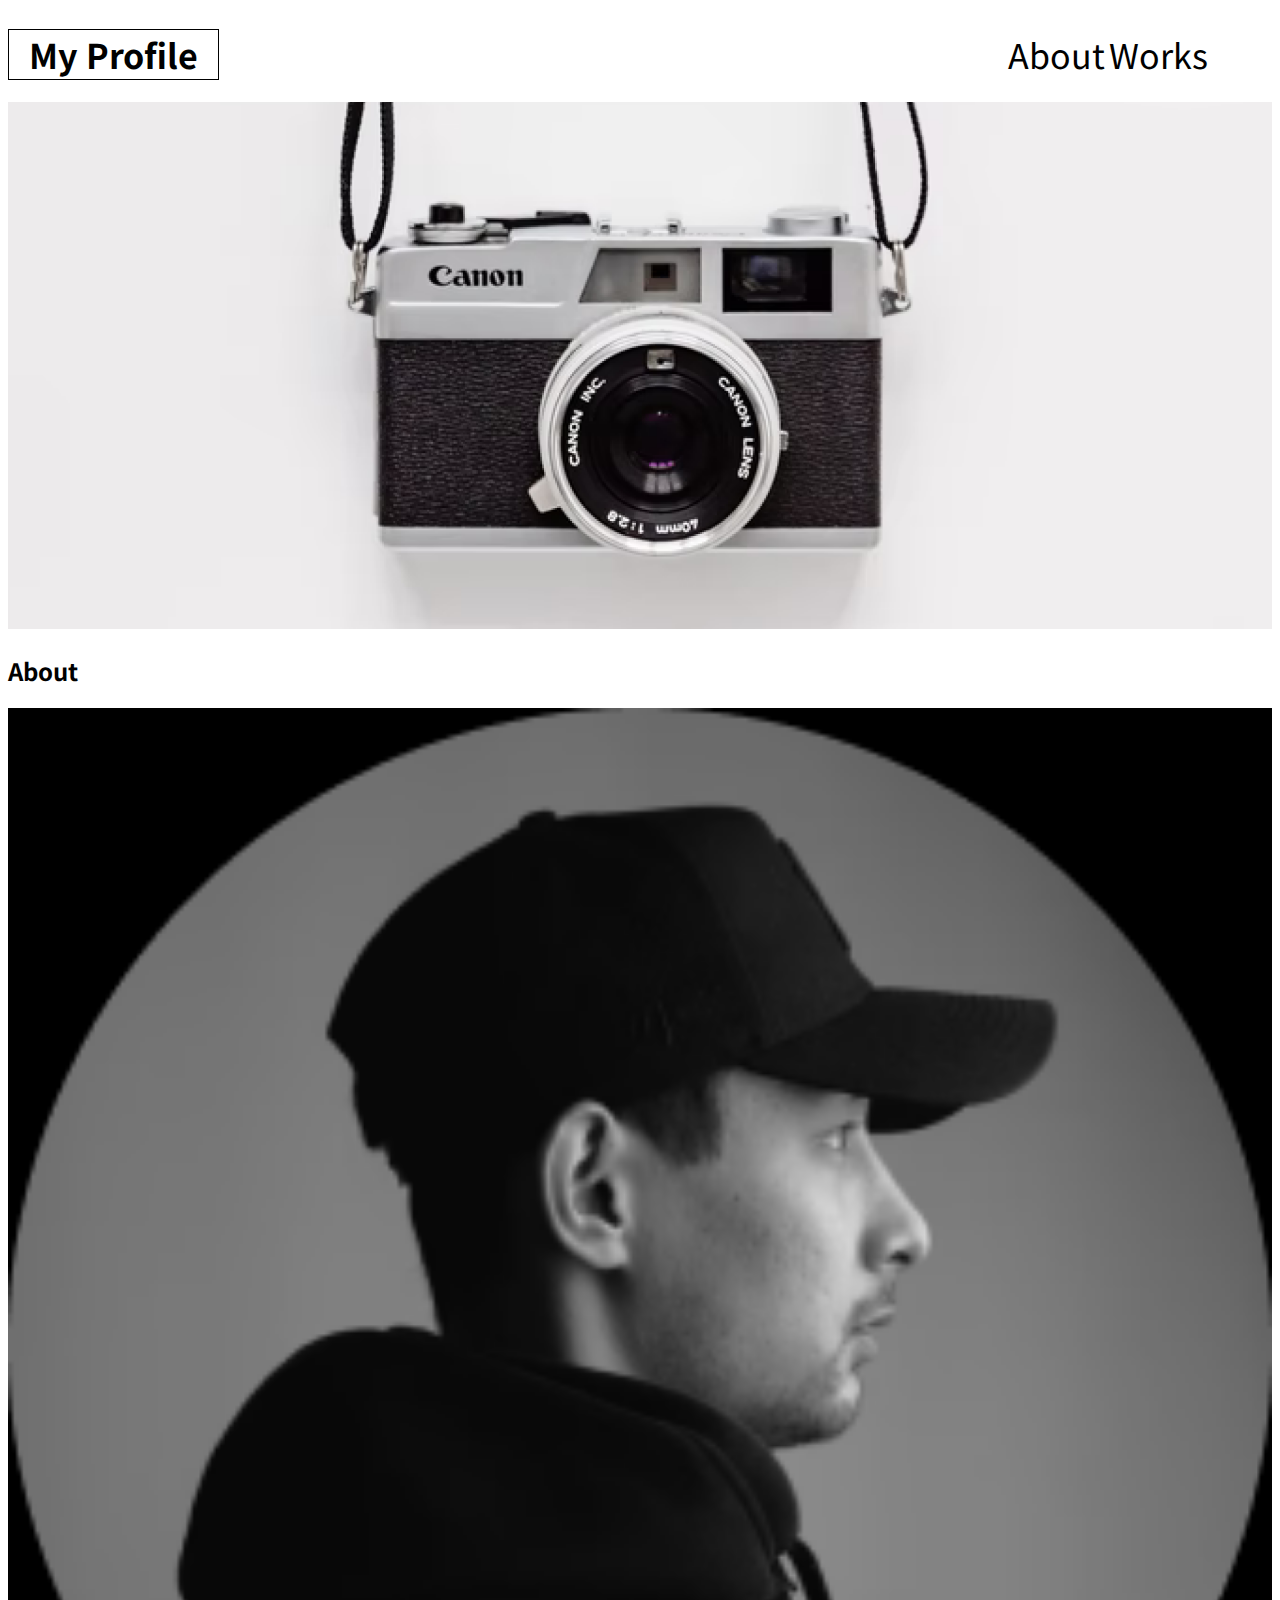
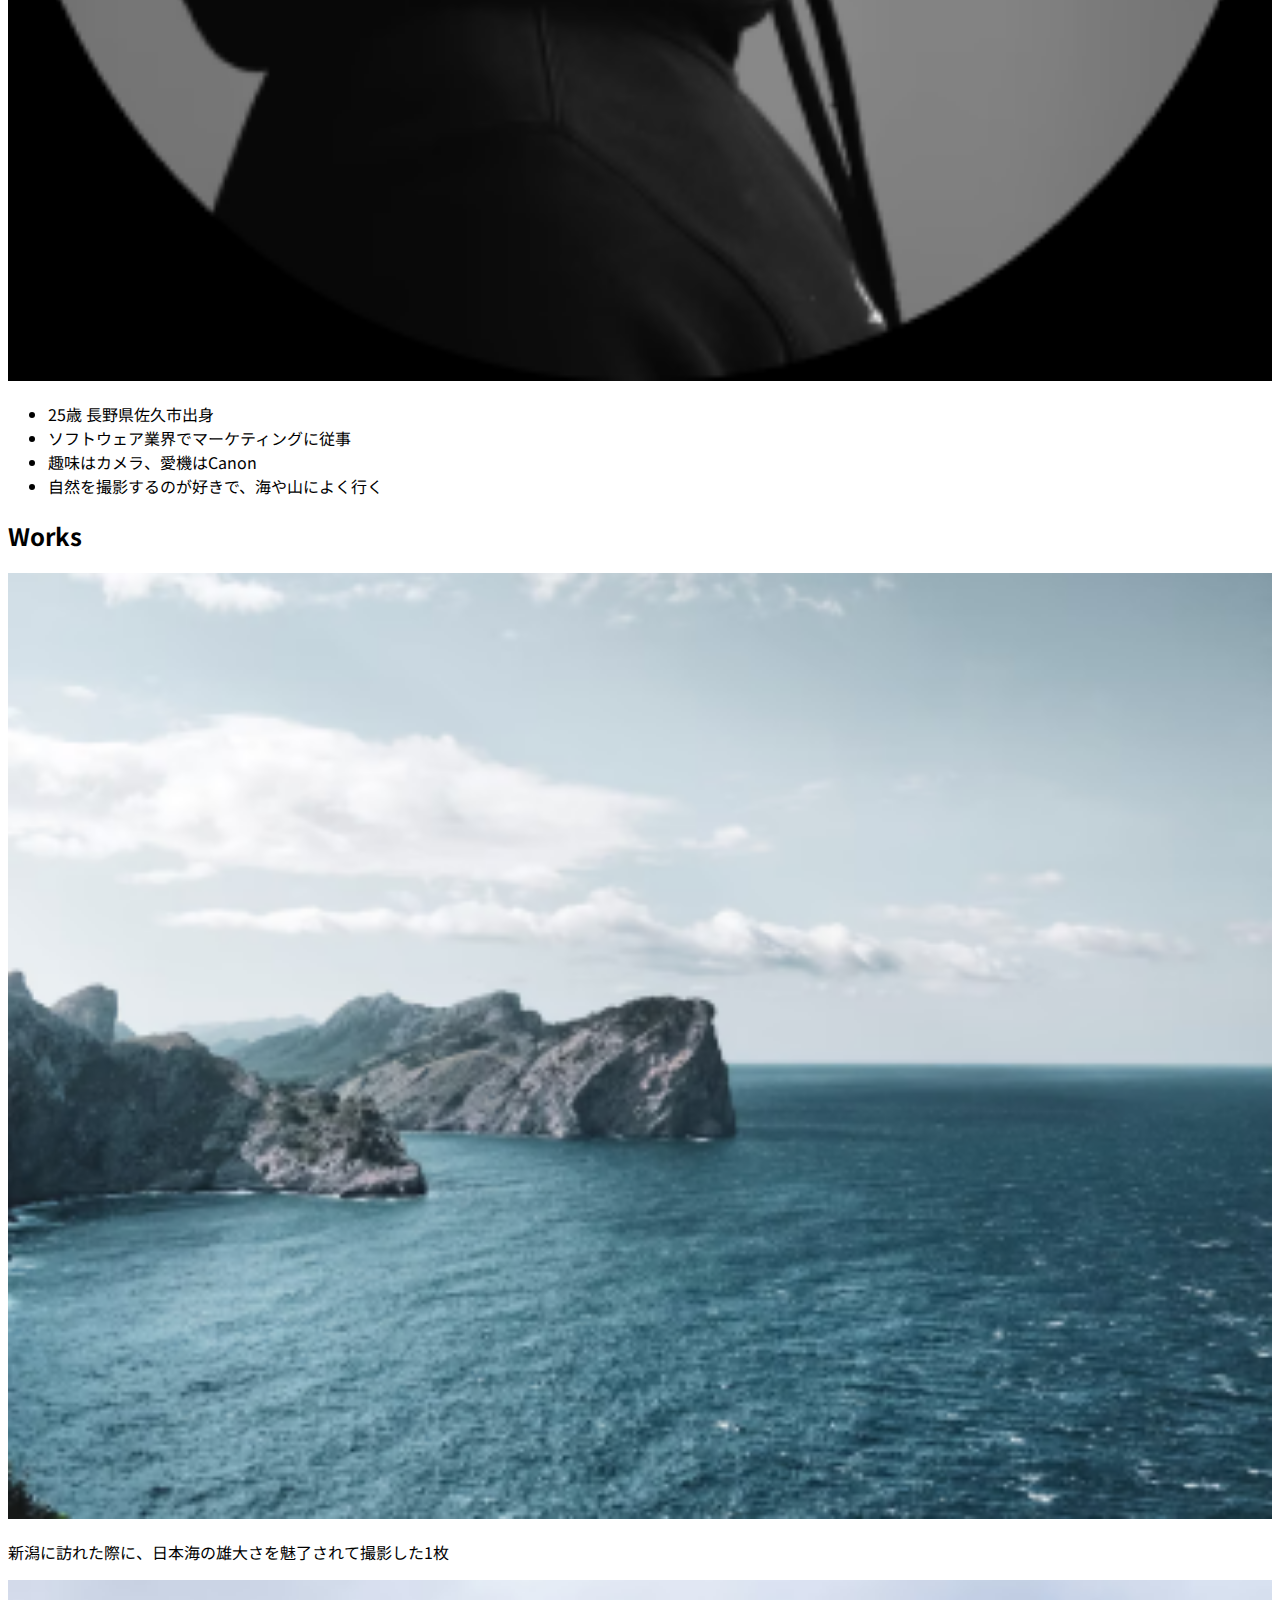
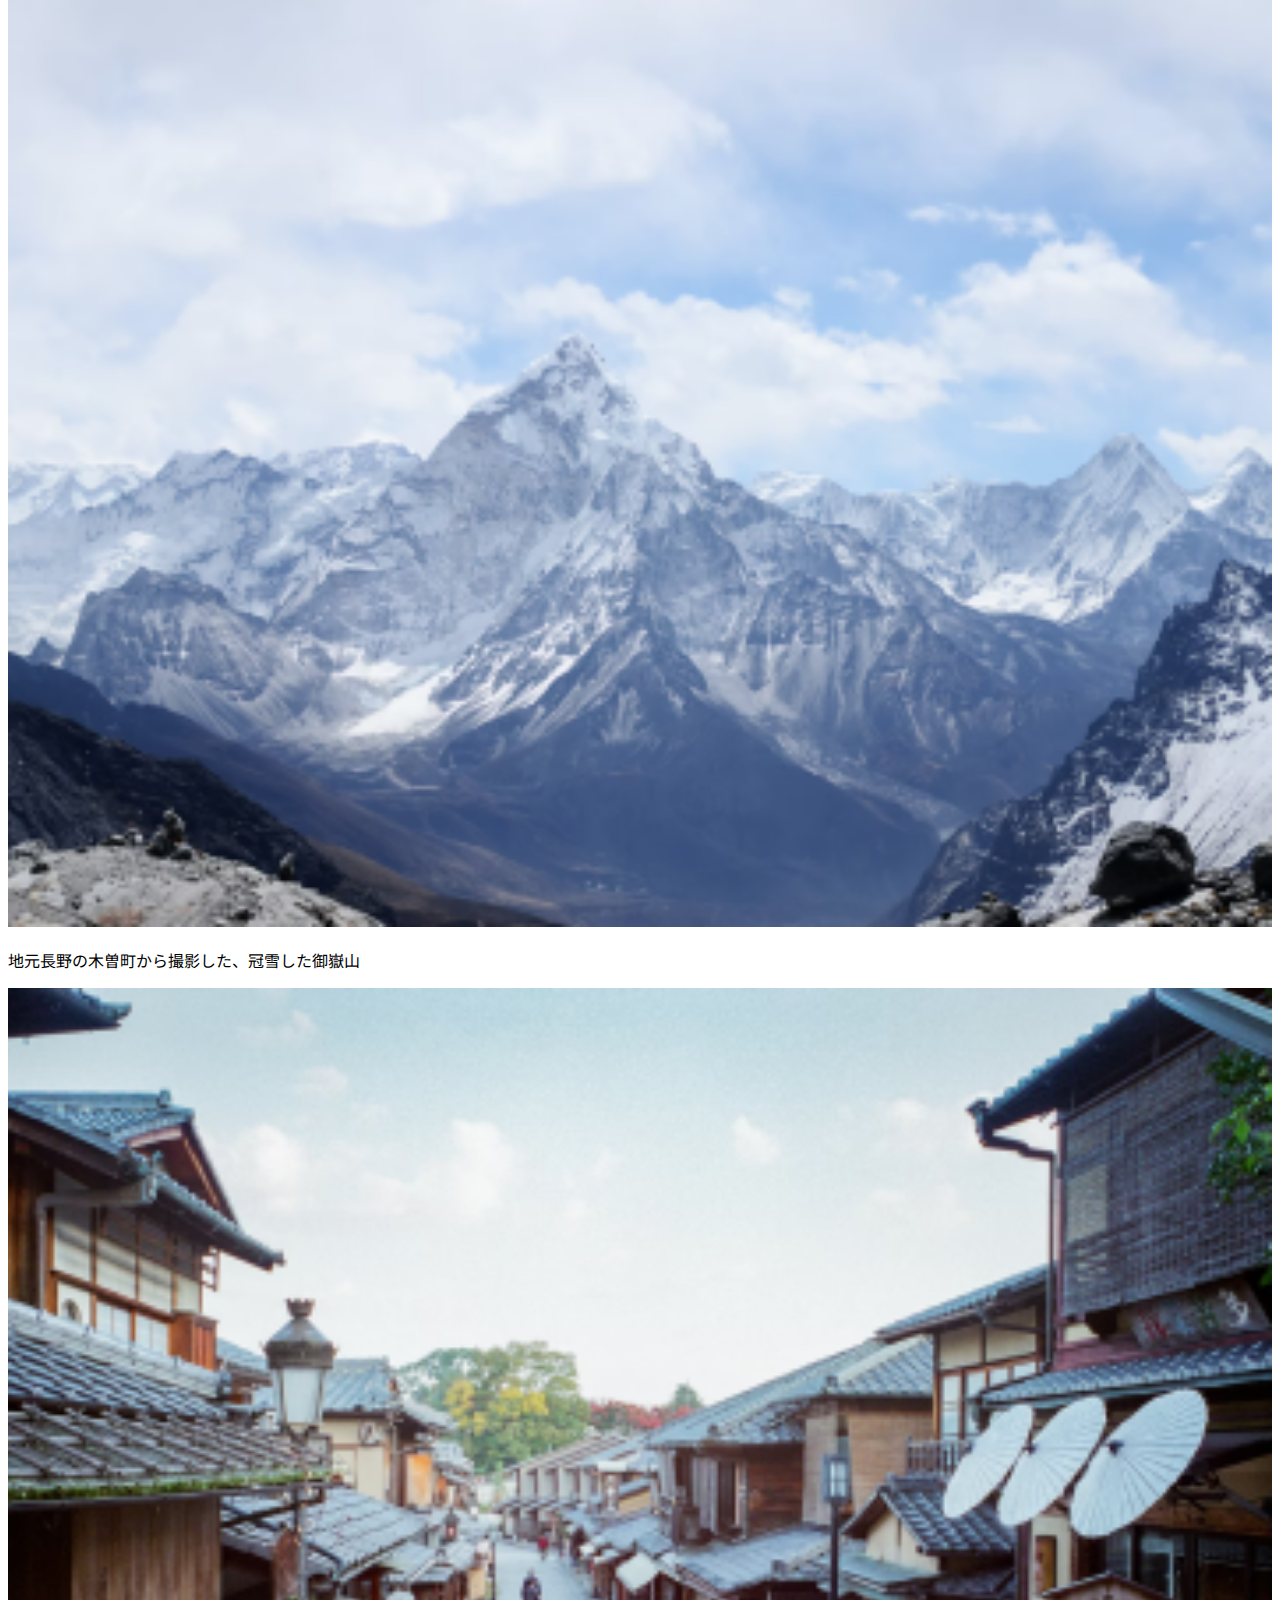
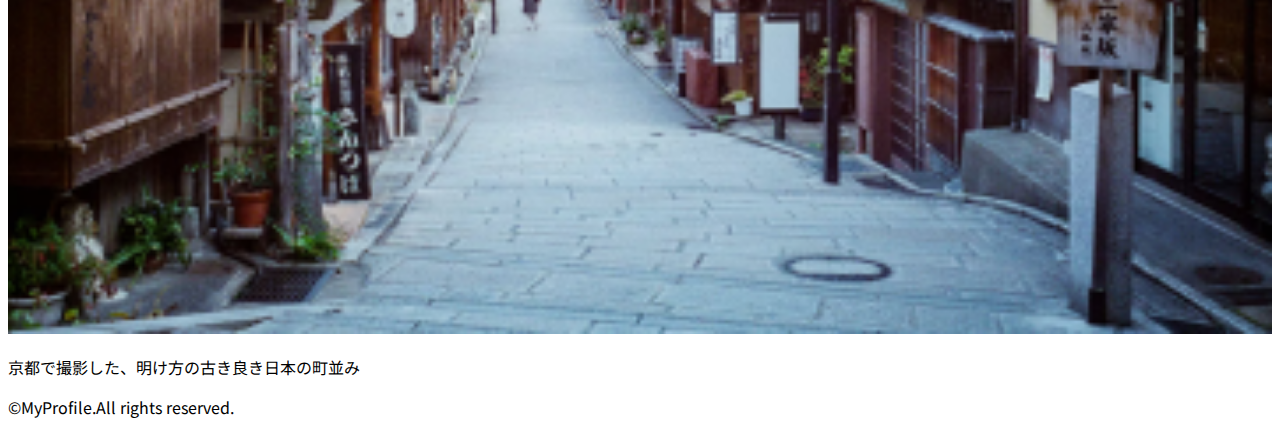
==== mosya2/index.html @ a801d63d "Add files via upload" ====
<!DOCTYPE html>
<html>

<head>
  <title>模写コーディング2</title>
  <meta charset="utf-8">
  <meta name="description" content="模写コーディングの2回目です">
  <meta name="viewport" content="width=device-width, initial-scale=1.0">
  <link rel="stylesheet" href="style.css">
  <link rel="preconnect" href="https://fonts.googleapis.com">
  <link rel="preconnect" href="https://fonts.gstatic.com" crossorigin>
  <link href="https://fonts.googleapis.com/css2?family=Noto+Sans+JP&display=swap" rel="stylesheet">
</head>

<body>

  <header>

    <nav>

      <h1>
        <a href="index.html">My Profile</a>
      </h1>

      <div>
        <a href="#about">About</a>
        <a href="#works">Works</a>
      </div>
      
    </nav>

  </header>


  <main>

    <img src="image/main.png" alt="camera">

    <section>

      <h2 id="about">About</h2>
      <div>
        <img src="image/about.png">
        <ul>
          <li>25歳 長野県佐久市出身</li>
          <li>ソフトウェア業界でマーケティングに従事</li>
          <li>趣味はカメラ、愛機はCanon</li>
          <li>自然を撮影するのが好きで、海や山によく行く</li>
        </ul>
      </div>

    </section>


    <section>

      <h2 id="works">Works</h2>
      
      <div>

        <div>
          <img src="image/works1.png" alt="sea">
          <p>新潟に訪れた際に、日本海の雄大さを魅了されて撮影した1枚</p>
        </div>

        <div>
          <img src="image/works2.png" alt="mountain">
          <p>地元長野の木曽町から撮影した、冠雪した御嶽山</p>
        </div>

        <div>
          <img src="image/works3.png" alt="city">
          <p>京都で撮影した、明け方の古き良き日本の町並み</p>
        </div>

      </div>

    </section>

  </main>

  <footer>
    <span id="copyright">
      &copy;MyProfile.All rights reserved.
    </span>
  </footer>


</body>

</html>
---- mosya2/style.css ----
* {
  font-family: 'Noto Sans JP', sans-serif;
}

nav {
  display: flex;
  justify-content: space-between;
  align-items: center;
  max-width: 1200px;
}

a {
  text-decoration: none;
  color: #000000;
  font-size: 34px;
}

h1 {
  border: solid 1px;
  display: inline-block;
  padding: 0 20px;
}

img {
  width: 100%;
}
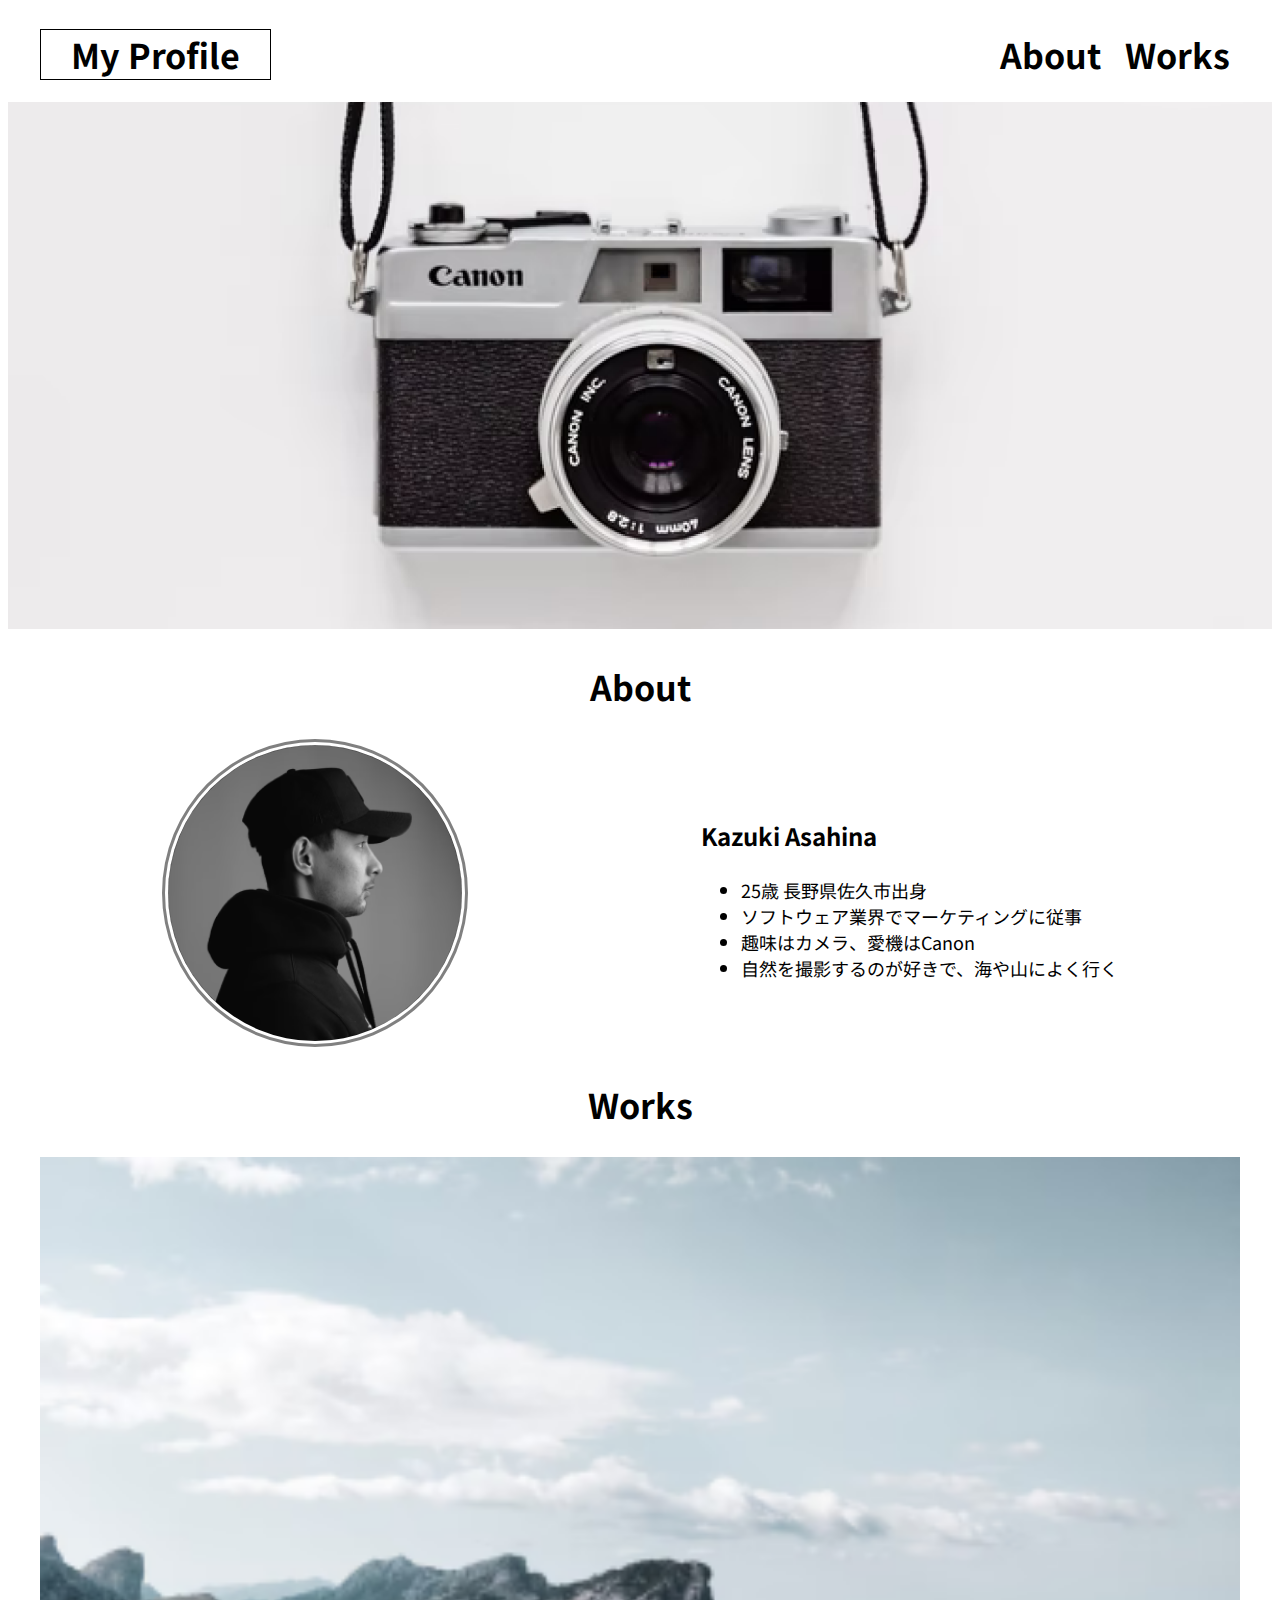
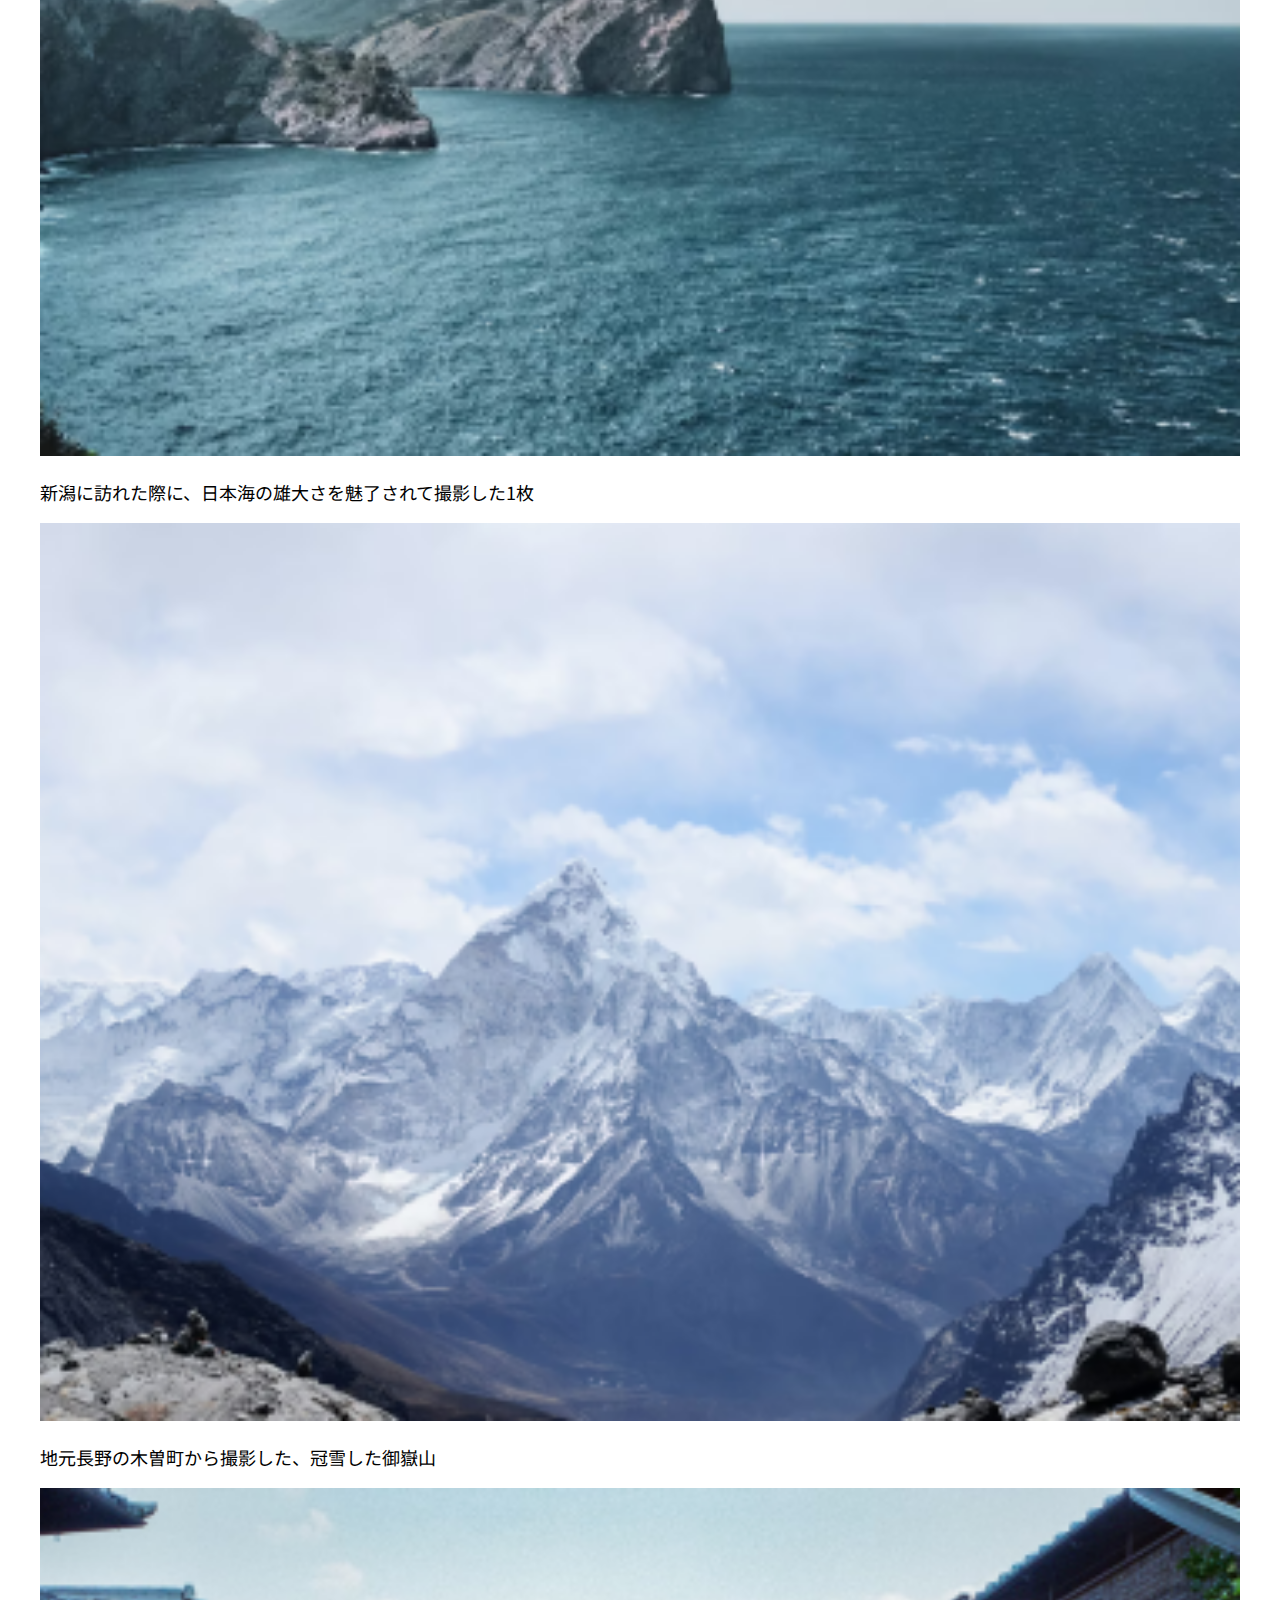
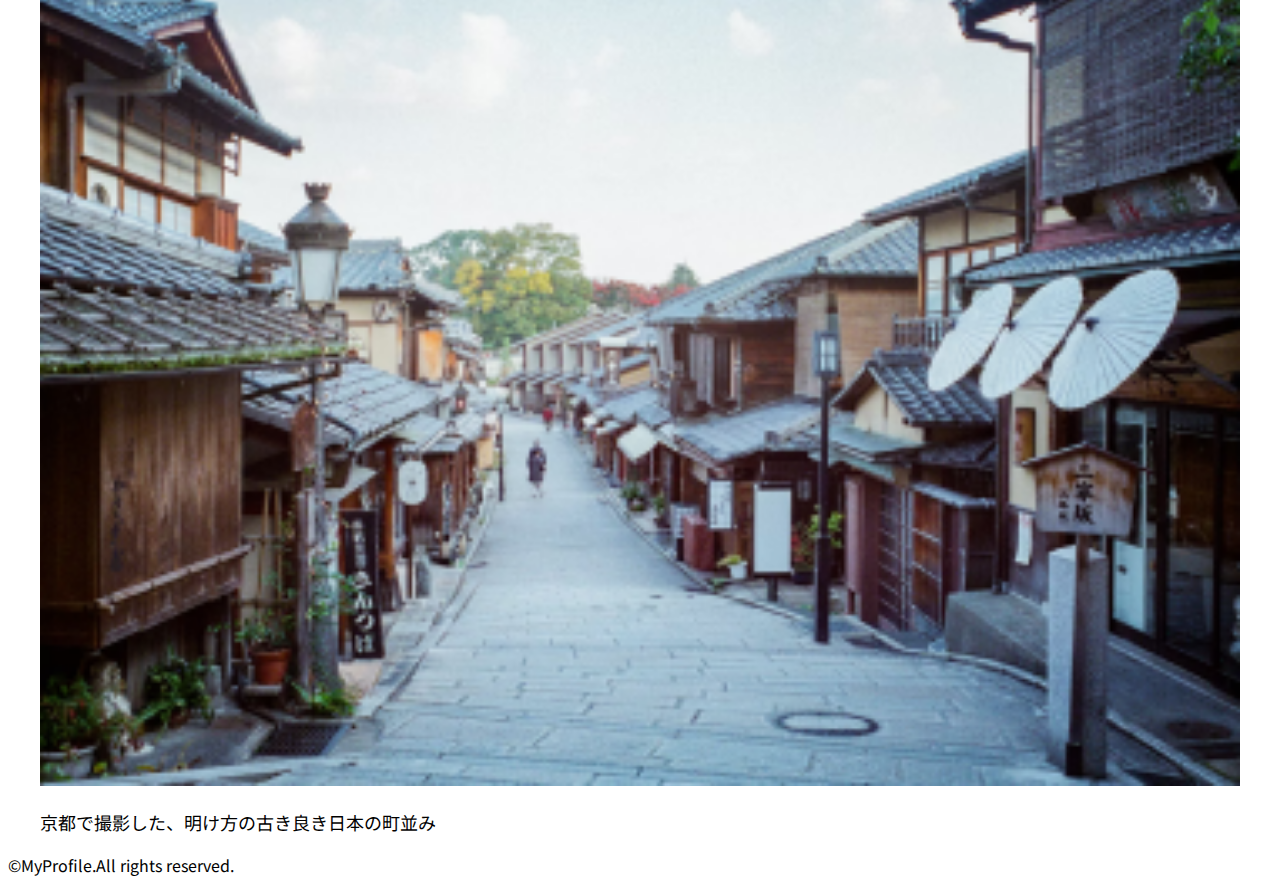
==== commit 83b24bbf: "Add files via upload" ====
--- a/mosya2/index.html
+++ b/mosya2/index.html
@@ -39,14 +39,21 @@
     <section>
 
       <h2 id="about">About</h2>
-      <div>
-        <img src="image/about.png">
-        <ul>
-          <li>25歳 長野県佐久市出身</li>
-          <li>ソフトウェア業界でマーケティングに従事</li>
-          <li>趣味はカメラ、愛機はCanon</li>
-          <li>自然を撮影するのが好きで、海や山によく行く</li>
-        </ul>
+      <div class="content-one">
+        <div>
+          <img class="asahina" src="image/about.png">
+        </div>
+
+        <div>
+          <h3>Kazuki Asahina</h3>
+          <ul>
+            <li>25歳 長野県佐久市出身</li>
+            <li>ソフトウェア業界でマーケティングに従事</li>
+            <li>趣味はカメラ、愛機はCanon</li>
+            <li>自然を撮影するのが好きで、海や山によく行く</li>
+          </ul>
+        </div>
+
       </div>
 
     </section>
@@ -56,7 +63,7 @@
 
       <h2 id="works">Works</h2>
       
-      <div>
+      <div class="content=twe">
 
         <div>
           <img src="image/works1.png" alt="sea">
--- a/mosya2/style.css
+++ b/mosya2/style.css
@@ -7,12 +7,15 @@
   justify-content: space-between;
   align-items: center;
   max-width: 1200px;
+  margin: 0 auto;
 }
 
 a {
   text-decoration: none;
   color: #000000;
   font-size: 34px;
+  padding: 0 10px;
+  font-weight: bold; 
 }
 
 h1 {
@@ -23,4 +26,44 @@
 
 img {
   width: 100%;
+}
+
+.asahina {
+  border-radius: 50%;
+  border: solid 3px gray;
+  padding: 3px;
+}
+
+section {
+  max-width: 1200px;
+  margin: 0 auto;
+}
+
+h2 {
+  text-align: center;
+  font-size: 34px;
+}
+
+.content-one {
+  display: flex;
+  justify-content: space-around;
+  align-items: center;
+}
+
+.content-twe {
+  display: flex;
+  justify-content: space-around;
+  align-items: center;
+}
+
+h3 {
+  font-size: 24px;
+}
+
+ul li {
+  font-size: 18px;
+}
+
+p {
+  font-size: 18px;
 }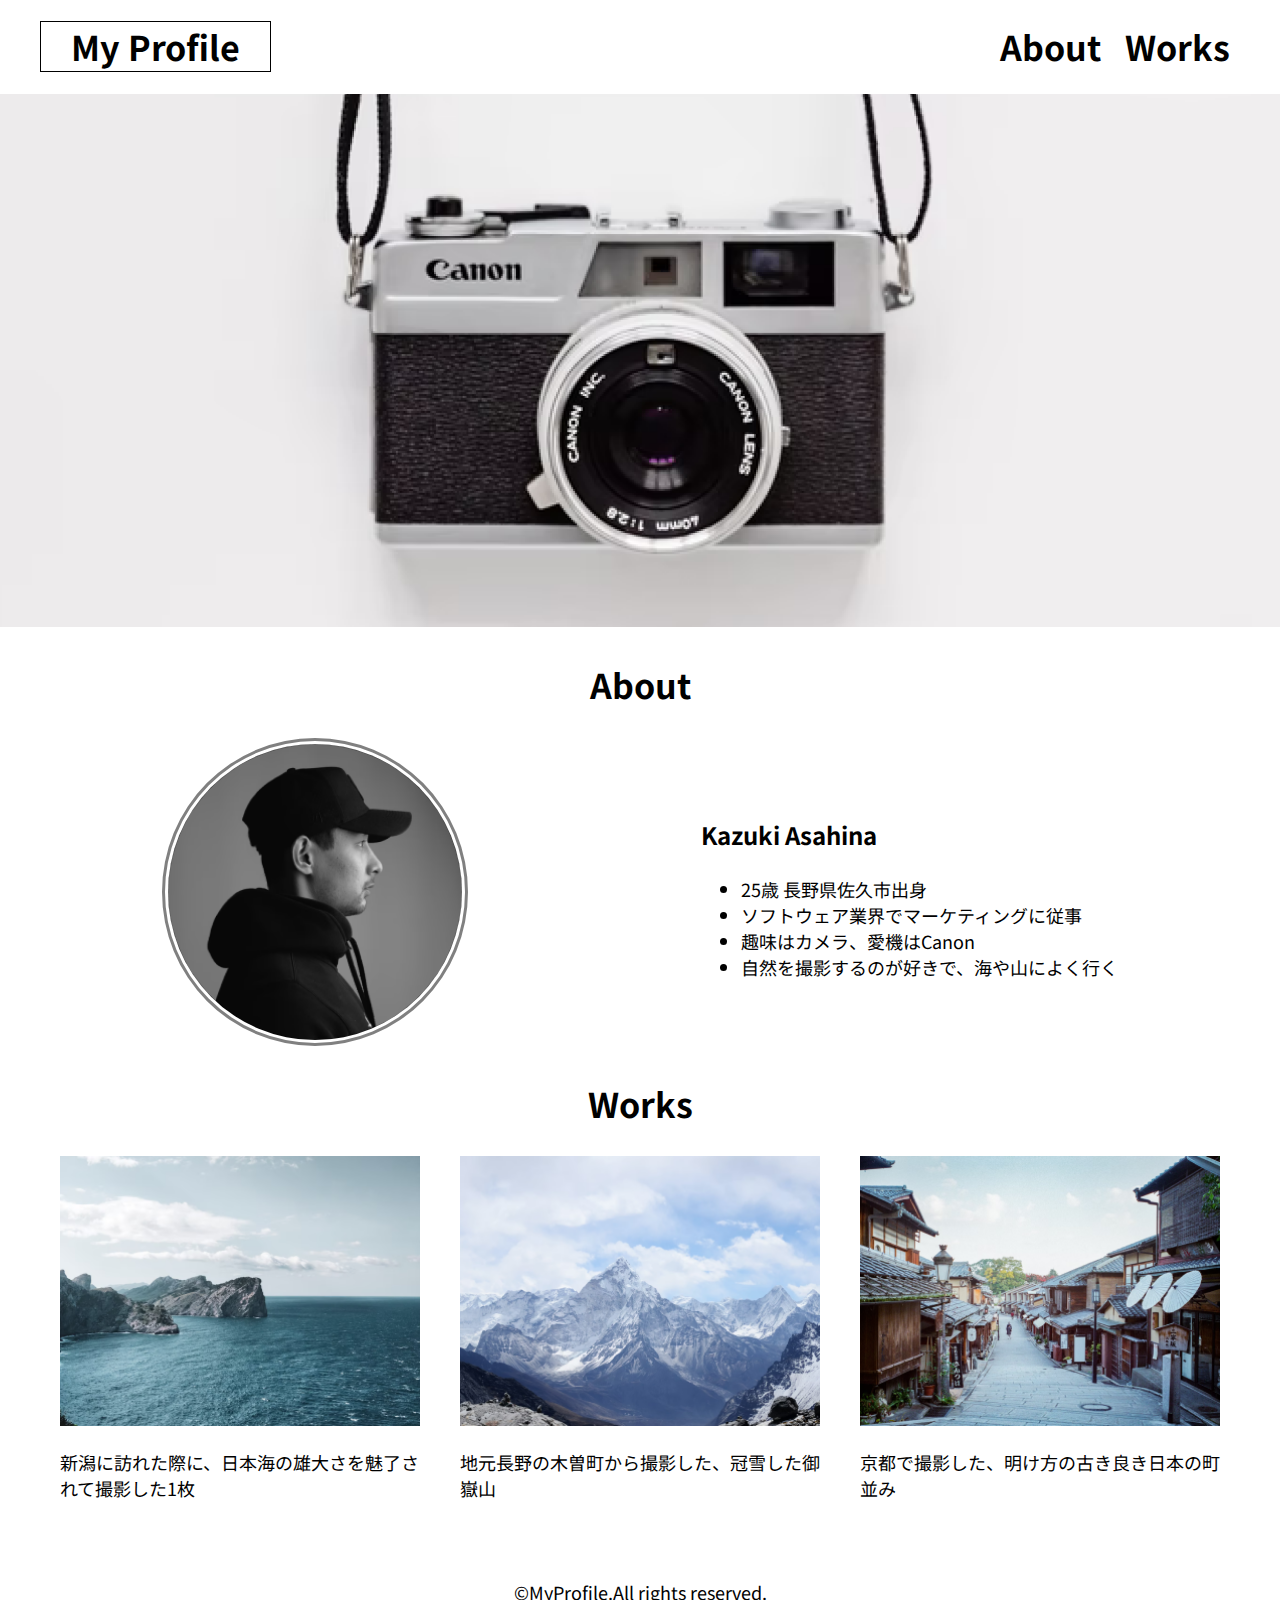
==== commit 3b216bc1: "Add files via upload" ====
--- a/mosya2/index.html
+++ b/mosya2/index.html
@@ -13,33 +13,26 @@
 </head>
 
 <body>
-
   <header>
-
     <nav>
-
       <h1>
-        <a href="index.html">My Profile</a>
+        <a href="index.html" >My Profile</a>
       </h1>
 
       <div>
         <a href="#about">About</a>
         <a href="#works">Works</a>
-      </div>
-      
+      </div>    
     </nav>
-
   </header>
 
 
   <main>
-
-    <img src="image/main.png" alt="camera">
+    <img src="image/main.png" alt="カメラの画像">
 
     <section>
-
       <h2 id="about">About</h2>
-      <div class="content-one">
+      <div class="about-content">
         <div>
           <img class="asahina" src="image/about.png">
         </div>
@@ -53,9 +46,7 @@
             <li>自然を撮影するのが好きで、海や山によく行く</li>
           </ul>
         </div>
-
       </div>
-
     </section>
 
 
@@ -63,19 +54,19 @@
 
       <h2 id="works">Works</h2>
       
-      <div class="content=twe">
+      <div class="works-content">
 
-        <div>
+        <div class="item">
           <img src="image/works1.png" alt="sea">
           <p>新潟に訪れた際に、日本海の雄大さを魅了されて撮影した1枚</p>
         </div>
 
-        <div>
+        <div class="item item_center">
           <img src="image/works2.png" alt="mountain">
           <p>地元長野の木曽町から撮影した、冠雪した御嶽山</p>
         </div>
 
-        <div>
+        <div class="item">
           <img src="image/works3.png" alt="city">
           <p>京都で撮影した、明け方の古き良き日本の町並み</p>
         </div>
--- a/mosya2/style.css
+++ b/mosya2/style.css
@@ -1,5 +1,10 @@
 * {
   font-family: 'Noto Sans JP', sans-serif;
+}
+
+body {
+  padding: 0px;
+  margin: 0px;
 }
 
 nav {
@@ -44,16 +49,18 @@
   font-size: 34px;
 }
 
-.content-one {
+.about-content {
   display: flex;
   justify-content: space-around;
   align-items: center;
+  flex-wrap: wrap; 
 }
 
-.content-twe {
+.works-content {
   display: flex;
   justify-content: space-around;
   align-items: center;
+  flex-wrap: wrap; 
 }
 
 h3 {
@@ -66,4 +73,27 @@
 
 p {
   font-size: 18px;
+}
+
+.item {
+  padding-bottom: 60px;
+  width: 30%;
+}
+
+.item_center {
+  padding: auto 20px;
+}
+
+footer {
+  text-align: center;
+  font-size: 18px;
+  padding-bottom: 20px;
+}
+
+@media (max-width: 767px) {
+  .item {
+    width: 100%;
+    text-align: center;
+    padding-bottom: 40px;
+  }
 }